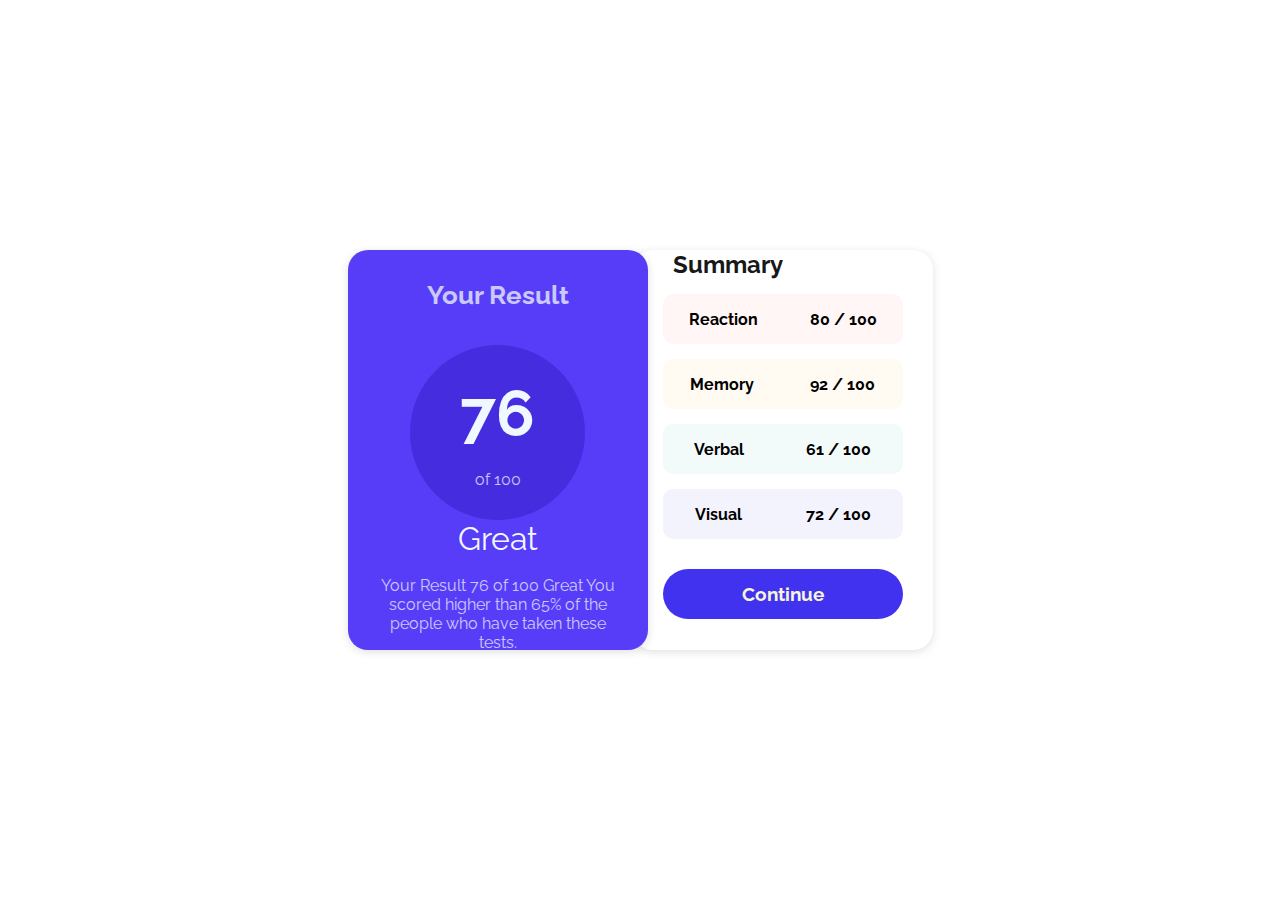
==== results-summary-component/index.html @ 3e037aed "results-summary finished" ====
<!DOCTYPE html>
<html lang="en">

<head>
  <meta charset="UTF-8">
  <meta name="viewport" content="width=device-width, initial-scale=1.0">
  <!-- displays site properly based on user's device -->

  <link rel="icon" type="image/png" sizes="32x32" href="./assets/images/favicon-32x32.png">
  <link rel="preconnect" href="https://fonts.googleapis.com">
  <link rel="preconnect" href="https://fonts.gstatic.com" crossorigin>
  <link href="https://fonts.googleapis.com/css2?family=Raleway&display=swap" rel="stylesheet">
  <title>Frontend Mentor | Results summary component</title>
  <link rel="stylesheet" href="style.css">
  <!-- Feel free to remove these styles or customise in your own stylesheet 👍 -->
</head>

<body>

  <div class="container">
    <div class="item">
      <div class="cart left">
        <h4 class="caption">Your Result</h4>
        <div class="center-circle">
          <h1 class="circle-big">76</h1>
          <br>
          <p>of 100</p>
        </div>
        <p class="great">Great</p>
        <br>
        <p  class="last-text">Your Result 76 of 100 Great You scored higher than 65% of the people who have taken these tests.</p>
      </div>
    </div>
    <div class="item">
      <div class="cart right">
        <h2>Summary </h2>
        <div class="summary">
          <div class="elem">
            <div class="left-elem">
              <img src="/assets/images/icon-reaction.svg" alt="">
              <h4 >Reaction</h4>
            </div>
            <h4 class="ratio">80 / 100</h4>
          </div>
          <div class="elem">
            <div class="left-elem">
              <img src="/assets/images/icon-memory.svg" alt="">
              <h4>Memory</h4>
            </div>
            <h4 class="ratio">92 / 100</h4>
          </div>
          <div class="elem">
            <div class="left-elem">
              <img src="/assets/images/icon-verbal.svg" alt="">
              <h4 >Verbal</h4>
            </div>
            <h4 class="ratio">61 / 100</h4>
          </div>
          <div class="elem">
            <div class="left-elem">
              <img src="/assets/images/icon-visual.svg" alt="">
              <h4>Visual</h4>
            </div>
            <h4 class="ratio">72 / 100</h4>
          </div>

          <div class="elem">
            <div class="button">
              <h3>Continue</h3>
            </div>
           
          </div>
        </div>
      </div>
    </div>
  </div>
</body>

</html>
---- results-summary-component/style.css ----
*{
    margin: 0;
    padding: 0;
    box-sizing: border-box;
    font-family: 'Raleway', sans-serif;
}
.container{
    height: 100vh;
    width: auto; 
    display: flex;
    justify-content: center;
    align-items: center;
}
.item{
    height: 400px;
    width: 300px;
    border-radius: 20px;
    box-shadow: rgba(99, 99, 99, 0.2) 0px 2px 8px 0px;
}
.item:nth-of-type(1){
    background-color: rgb(87, 61, 248);
    margin-right:-15px ;
    z-index: 0;
    color: aliceblue;
}
.item:nth-of-type(2){
    background-color: rgb(255, 255, 255);
    z-index: -1;
}

.center-circle{
    width: 175px;
    height: 175px;
    background-color: rgb(69, 44, 223);
    border-radius: 50%;
}
.caption{
    text-align: center;
    margin-top: 30px;
    font-size: 1.6em;
    opacity: 75%;
}
.center-circle{
    text-align: center;
    margin-top: 35px;
    display: flex;
    flex-direction: column;
    justify-content: center;
    align-items: center;
}
.cart.left{
    display: flex;
    flex-direction: column;
    justify-content: center;
    align-items: center;
}
.circle-big{
    font-size: 4em;
}
.center-circle >p{
    opacity: 75%;
}
.great{
    font-size: 2em;
    opacity: 100%;
}

.last-text{
    text-align: center;
    opacity: 75%;
    margin: 0 30px 0 30px;
}

.summary{
    display: flex;
    flex-direction: column;
    align-items: center;
    justify-content: center;
}
.elem{
    width:80%;
    height: 50px;
    margin-top: 15px;
    background-color:aqua ;
    border-radius: 10px;
    display: flex;
    justify-content: space-around;
    align-items: center;
}

.elem:nth-of-type(1){
background-color: rgb(255, 246, 245);
}
.elem:nth-of-type(2){
background-color: rgb(255, 251, 242);
    
}
.elem:nth-of-type(3){
background-color: rgb(242, 251, 250);
    
}
.elem:nth-of-type(4){
background-color: rgb(243, 243, 253);
}

.elem:nth-of-type(5){
    background-color: rgb(65, 50, 239);
    color: beige;
    border-radius: 40px;
    margin-top: 30px;
}
    
.left-elem{
    display: flex;
}
.right>h2{
    position: relative;
    left: 40px;
    opacity: 90%;
}

@media only screen and (max-width: 500px) {
 .container{
    height: auto;
    display: flex;
    flex-direction: column;
    width: 100%;
 }
 .item{
    height: auto;
    width: 100%;
    box-shadow: rgba(99, 99, 99, 0.2) 0px 2px 8px 0px;
    margin-left: 0;
    margin-right: 0;
   
  }
  .item:nth-of-type(1){
    background-color: rgb(87, 61, 248);
    color: aliceblue;
    border-radius: 0 0 20px 20px ;
}
.item:nth-of-type(2){
    background-color: rgb(255, 255, 255);
    margin-top: 10px;
    border-radius: 0 0 20px 20px ;
}
  }
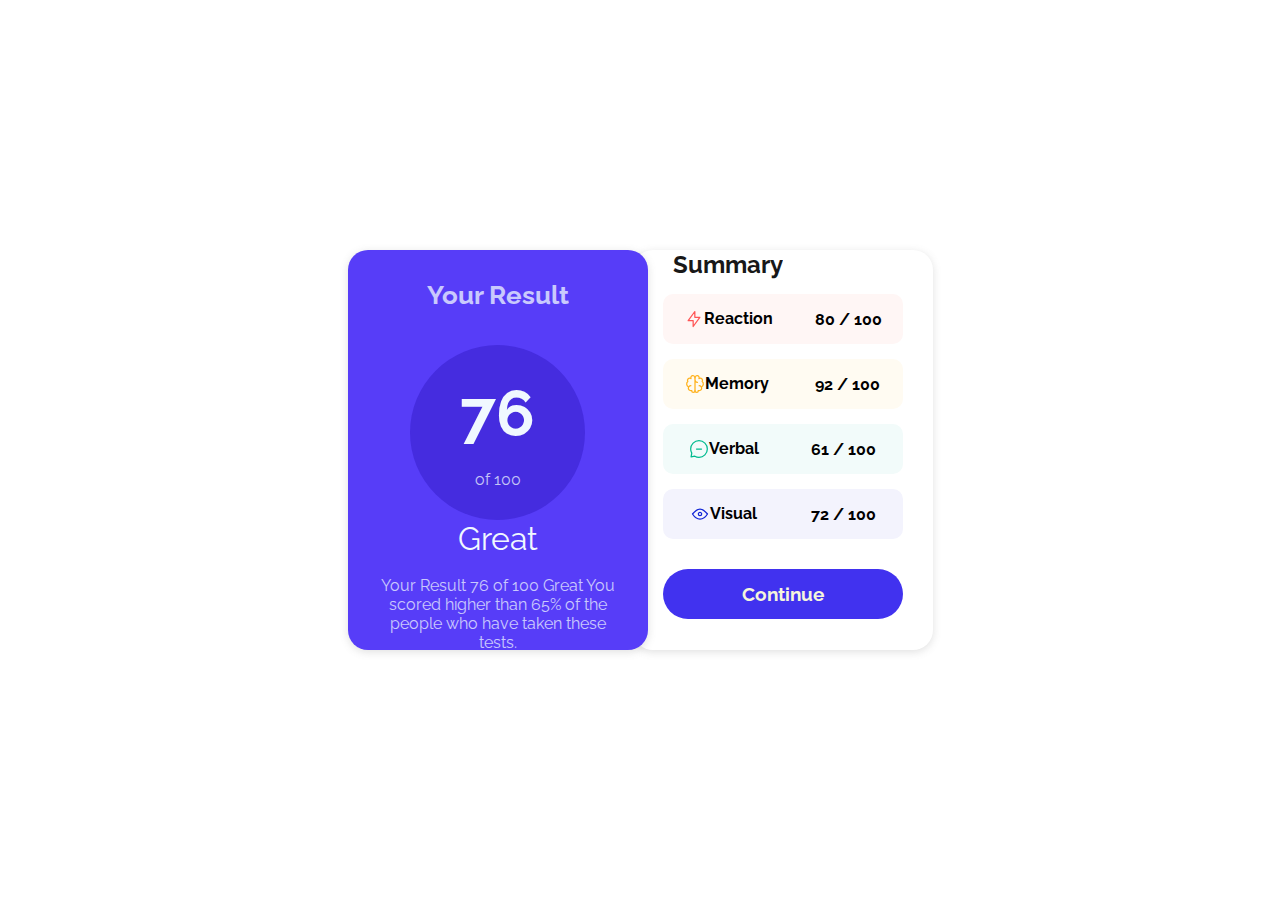
==== commit c786148d: "readme added" ====
--- a/results-summary-component/index.html
+++ b/results-summary-component/index.html
@@ -37,28 +37,28 @@
         <div class="summary">
           <div class="elem">
             <div class="left-elem">
-              <img src="/assets/images/icon-reaction.svg" alt="">
+              <img src="./assets/images/icon-reaction.svg" alt="">
               <h4 >Reaction</h4>
             </div>
             <h4 class="ratio">80 / 100</h4>
           </div>
           <div class="elem">
             <div class="left-elem">
-              <img src="/assets/images/icon-memory.svg" alt="">
+              <img src="./assets/images/icon-memory.svg" alt="">
               <h4>Memory</h4>
             </div>
             <h4 class="ratio">92 / 100</h4>
           </div>
           <div class="elem">
             <div class="left-elem">
-              <img src="/assets/images/icon-verbal.svg" alt="">
+              <img src="./assets/images/icon-verbal.svg" alt="">
               <h4 >Verbal</h4>
             </div>
             <h4 class="ratio">61 / 100</h4>
           </div>
           <div class="elem">
             <div class="left-elem">
-              <img src="/assets/images/icon-visual.svg" alt="">
+              <img src="./assets/images/icon-visual.svg" alt="">
               <h4>Visual</h4>
             </div>
             <h4 class="ratio">72 / 100</h4>
